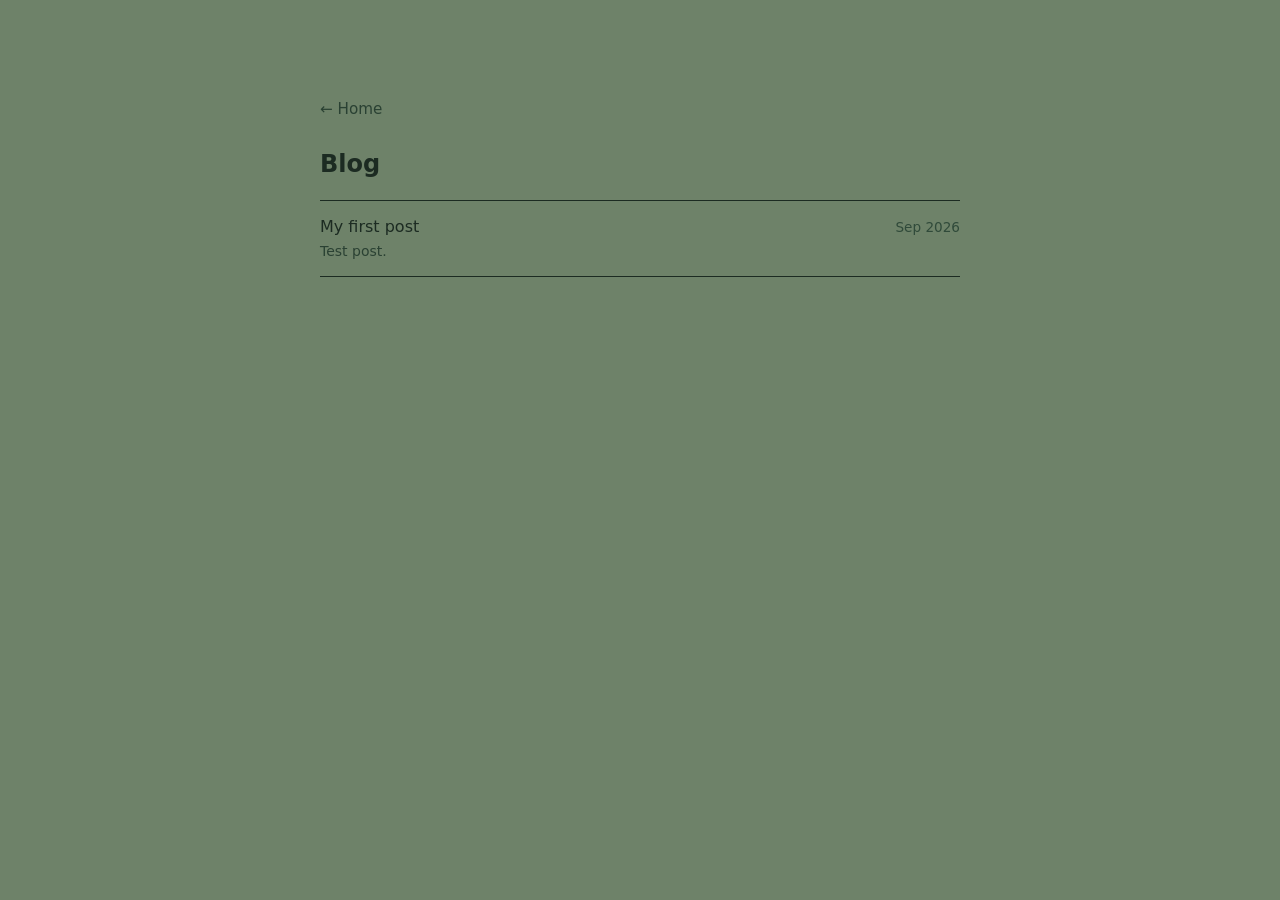
==== blog.html @ 63b0a7d0 "Add files via upload" ====
<!DOCTYPE html>
<html lang="en">
<head>
  <meta charset="UTF-8">
  <meta name="viewport" content="width=device-width, initial-scale=1.0">
  <title>Blog · Madhav</title>
  <link rel="stylesheet" href="style.css">
</head>
<body>
  <main class="container">
    <a class="back" href="index.html">&larr; Home</a>
    <h2>Blog</h2>

    <!-- To add a post: copy blog/first-post.html, then add a new <li> here (newest at top) -->
    <ul class="list">
      <li>
        <a href="blog/first-post.html">
          <span class="title">My first post
            <span class="desc"> Test post.</span>
          </span>
          <span class="meta">Sep 2026</span>
        </a>
      </li>
    </ul>
  </main>
</body>
</html>
---- style.css ----
:root {
  --bg: #6e8269;
  --text: #1c2b22;
  --muted: #2a4133;
  --faint: #304a3a;
  --border: #1c2b22;
  --accent: #99c8ad;
  --font: ui-sans-serif, system-ui, -apple-system, BlinkMacSystemFont, "Segoe UI", Roboto, "Helvetica Neue", Arial, sans-serif;
}


* { box-sizing: border-box; }

body {
  margin: 0;
  font-family: var(--font);
  background: var(--bg);
  color: var(--text);
  line-height: 1.6;
}

.container {
  max-width: 42rem;
  margin: 0 auto;
  padding: 6rem 1rem 3rem;
}

a { color: var(--accent); }

/* Header */
header {
  display: flex;
  align-items: center;
  justify-content: space-between;
  gap: 1rem;
  margin-bottom: 1.25rem;
}

h1 {
  font-size: 1.9rem;
  font-weight: 700;
  margin: 0;
}

.social {
  display: flex;
  gap: 0.9rem;
}

.social a {
  color: var(--muted);
  font-size: 1.35rem;
  display: flex;
  transition: color 0.2s;
}

.social a:hover { color: var(--text); }

.social svg { width: 1em; height: 1em; }

/* Intro */
.intro p {
  color: var(--muted);
  margin: 0 0 1rem;
}

/* Two buttons */
.buttons {
  display: flex;
  gap: 0.75rem;
  margin-top: 2rem;
}

.btn {
  flex: 1;
  text-align: center;
  padding: 0.75rem 1rem;
  border: 1px solid var(--border);
  border-radius: 0.5rem;
  color: var(--text);
  text-decoration: none;
  font-weight: 500;
  transition: border-color 0.2s, background 0.2s;
}

.btn:hover {
  border-color: var(--faint);
  background: color-mix(in srgb, var(--border) 35%, transparent);
}

/* Back link */
.back {
  display: inline-block;
  color: var(--muted);
  text-decoration: none;
  margin-bottom: 1.5rem;
  font-size: 0.95rem;
}

.back:hover { color: var(--text); }

h2 {
  font-size: 1.5rem;
  margin: 0 0 1rem;
}

/* List of posts / projects */
.list {
  list-style: none;
  padding: 0;
  margin: 0;
}

.list li { border-bottom: 1px solid var(--border); }
.list li:first-child { border-top: 1px solid var(--border); }

.list a {
  display: flex;
  justify-content: space-between;
  align-items: baseline;
  gap: 1rem;
  padding: 0.85rem 0;
  color: var(--text);
  text-decoration: none;
}

.list a:hover .title { color: var(--accent); }

.list .title { font-weight: 500; transition: color 0.2s; }

.list .meta {
  color: var(--faint);
  font-size: 0.85rem;
  white-space: nowrap;
}

.list .desc {
  display: block;
  color: var(--muted);
  font-size: 0.875rem;
  font-weight: 400;
}

/* Individual post / project page */
article h2 { margin-bottom: 0.25rem; }

article .date {
  color: var(--faint);
  font-size: 0.875rem;
  margin-bottom: 1.5rem;
}

article p, article li { color: var(--muted); }

article img {
  max-width: 100%;
  border-radius: 0.5rem;
  margin: 1rem 0;
}

@media (max-width: 480px) {
  .container { padding-top: 3rem; }
  .buttons { flex-direction: column; }
}
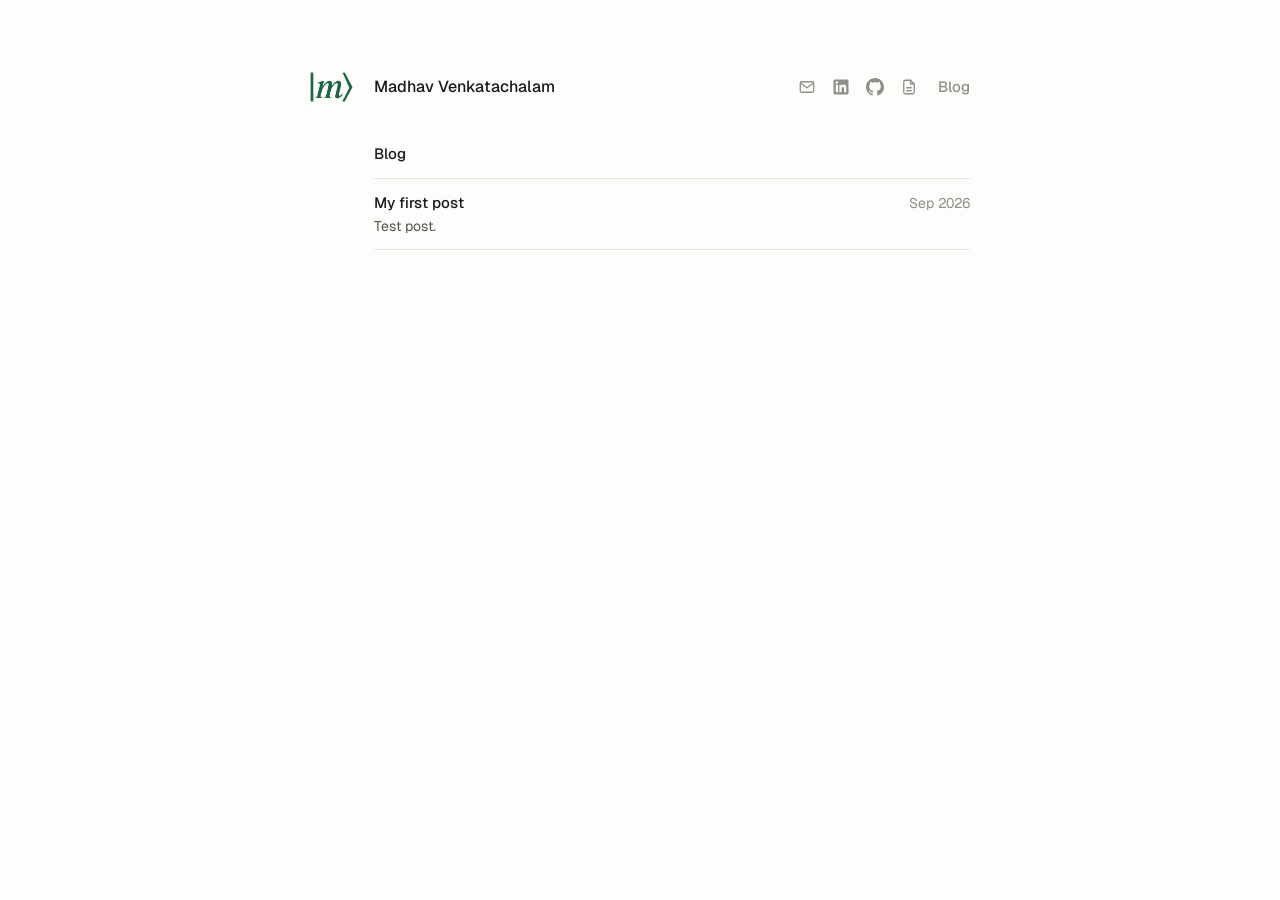
==== commit 914a7e8b: "Add files via upload" ====
--- a/blog.html
+++ b/blog.html
@@ -3,25 +3,54 @@
 <head>
   <meta charset="UTF-8">
   <meta name="viewport" content="width=device-width, initial-scale=1.0">
-  <title>Blog · Madhav</title>
+  <title>Blog · Madhav Venkatachalam</title>
+  <meta name="description" content="Madhav Venkatachalam: Applied Physics and Mathematics at Cornell University.">
+  <link rel="icon" href="favicon.png" type="image/png" sizes="64x64">
+  <link rel="apple-touch-icon" href="apple-touch-icon.png">
+  <link rel="preconnect" href="https://fonts.googleapis.com">
+  <link rel="preconnect" href="https://fonts.gstatic.com" crossorigin>
+  <link rel="stylesheet" href="https://fonts.googleapis.com/css2?family=Geist:wght@400;500&family=Geist+Mono:wght@400;500&display=swap">
   <link rel="stylesheet" href="style.css">
 </head>
 <body>
-  <main class="container">
-    <a class="back" href="index.html">&larr; Home</a>
-    <h2>Blog</h2>
+  <div class="page">
 
-    <!-- To add a post: copy blog/first-post.html, then add a new <li> here (newest at top) -->
-    <ul class="list">
-      <li>
-        <a href="blog/first-post.html">
-          <span class="title">My first post
-            <span class="desc"> Test post.</span>
-          </span>
-          <span class="meta">Sep 2026</span>
+    <header class="site-header">
+      <a class="logo" href="index.html" aria-label="Home"><img src="logo.png" alt=""></a>
+      <div class="who">
+        <p class="name"><a href="index.html">Madhav Venkatachalam</a></p>
+      </div>
+      <nav class="site-nav">
+        <a href="mailto:mv498@cornell.edu" aria-label="Email" title="Email">
+          <svg viewBox="0 0 24 24" fill="none" stroke="currentColor" stroke-width="1.7" stroke-linecap="round" stroke-linejoin="round"><rect x="3" y="5" width="18" height="14" rx="2"/><path d="M3.5 7l8.5 6 8.5-6"/></svg>
         </a>
-      </li>
-    </ul>
-  </main>
+        <a href="https://www.linkedin.com/in/madhav-venkatachalam/" target="_blank" rel="noopener" aria-label="LinkedIn" title="LinkedIn">
+          <svg viewBox="0 0 24 24" fill="currentColor"><path d="M20 2H4a2 2 0 0 0-2 2v16a2 2 0 0 0 2 2h16a2 2 0 0 0 2-2V4a2 2 0 0 0-2-2zM8 19H5V9h3v10zM6.5 7.7a1.75 1.75 0 1 1 0-3.5 1.75 1.75 0 0 1 0 3.5zM19 19h-3v-5c0-1.2-.4-2.1-1.6-2.1-1.1 0-1.6.8-1.6 2.1v5h-3V9h2.9v1.4c.4-.8 1.4-1.6 2.9-1.6 2.3 0 3.4 1.4 3.4 4.2V19z"/></svg>
+        </a>
+        <a href="https://github.com/madhavv29" target="_blank" rel="noopener" aria-label="GitHub" title="GitHub">
+          <svg viewBox="0 0 16 16" fill="currentColor"><path d="M8 0C3.58 0 0 3.58 0 8c0 3.54 2.29 6.53 5.47 7.59.4.07.55-.17.55-.38 0-.19-.01-.82-.01-1.49-2.01.37-2.53-.49-2.69-.94-.09-.23-.48-.94-.82-1.13-.28-.15-.68-.52-.01-.53.63-.01 1.08.58 1.23.82.72 1.21 1.87.87 2.33.66.07-.52.28-.87.51-1.07-1.78-.2-3.64-.89-3.64-3.95 0-.87.31-1.59.82-2.15-.08-.2-.36-1.02.08-2.12 0 0 .67-.21 2.2.82.64-.18 1.32-.27 2-.27.68 0 1.36.09 2 .27 1.53-1.04 2.2-.82 2.2-.82.44 1.1.16 1.92.08 2.12.51.56.82 1.27.82 2.15 0 3.07-1.87 3.75-3.65 3.95.29.25.54.73.54 1.48 0 1.07-.01 1.93-.01 2.2 0 .21.15.46.55.38A8.01 8.01 0 0 0 16 8c0-4.42-3.58-8-8-8z"/></svg>
+        </a>
+        <a href="documents/resume.pdf" target="_blank" rel="noopener" aria-label="Resume" title="Resume">
+          <svg viewBox="0 0 24 24" fill="none" stroke="currentColor" stroke-width="1.7" stroke-linecap="round" stroke-linejoin="round"><path d="M14 3H7a2 2 0 0 0-2 2v14a2 2 0 0 0 2 2h10a2 2 0 0 0 2-2V8z"/><path d="M14 3v5h5"/><path d="M9 13h6M9 17h6"/></svg>
+        </a>
+        <a class="nav-text" href="blog.html">Blog</a>
+      </nav>
+    </header>
+
+    <main>
+      <section class="indent">
+        <h2>Blog</h2>
+        <!-- To add a post: copy blog/first-post.html, then copy a <li> block below (newest at top) -->
+        <ul class="rows">
+          <li>
+            <a href="blog/first-post.html">
+              <span class="row-top"><span class="row-title">My first post</span><span class="row-meta">Sep 2026</span></span>
+              <span class="row-desc">Test post.</span>
+            </a>
+          </li>
+        </ul>
+      </section>
+    </main>
+  </div>
 </body>
 </html>
--- a/style.css
+++ b/style.css
@@ -1,164 +1,218 @@
+/* ---------- Colors & fonts (edit here to restyle the whole site) ---------- */
 :root {
-  --bg: #6e8269;
-  --text: #1c2b22;
-  --muted: #2a4133;
-  --faint: #304a3a;
-  --border: #1c2b22;
-  --accent: #99c8ad;
-  --font: ui-sans-serif, system-ui, -apple-system, BlinkMacSystemFont, "Segoe UI", Roboto, "Helvetica Neue", Arial, sans-serif;
-}
-
+  --bg: #fdfdfb;        /* page background */
+  --text: #1a1a18;      /* names, titles, main text */
+  --muted: #55544f;     /* paragraphs, descriptions */
+  --faint: #8f8e89;     /* dates, labels, nav */
+  --line: #e7e6e1;      /* dividers, sphere grid */
+  --line-strong: #cfcec8;
+  --qubit: #196e42;     /* Bloch state vector */
+
+  --font: "Geist", ui-sans-serif, system-ui, -apple-system, "Segoe UI", Roboto, sans-serif;
+  --mono: "Geist Mono", ui-monospace, SFMono-Regular, Menlo, Consolas, monospace;
+
+  --gutter: 64px;       /* left column that holds the logo */
+  color-scheme: light;
+}
 
 * { box-sizing: border-box; }
 
 body {
   margin: 0;
-  font-family: var(--font);
   background: var(--bg);
   color: var(--text);
+  font-family: var(--font);
+  font-size: 15px;
   line-height: 1.6;
-}
-
-.container {
-  max-width: 42rem;
+  -webkit-font-smoothing: antialiased;
+}
+
+.page {
+  max-width: 700px;
   margin: 0 auto;
-  padding: 6rem 1rem 3rem;
-}
-
-a { color: var(--accent); }
-
-/* Header */
-header {
+  padding: 72px 20px 96px;
+}
+
+a { color: inherit; }
+
+/* Inline links inside text: underlined, Ashton-style */
+.prose a:not(.back), .interests a {
+  text-decoration: underline;
+  text-decoration-color: var(--line-strong);
+  text-underline-offset: 3px;
+  transition: text-decoration-color 0.15s;
+}
+.prose a:not(.back):hover, .interests a:hover { text-decoration-color: var(--text); }
+
+/* ---------- Header ---------- */
+.site-header {
+  display: grid;
+  grid-template-columns: var(--gutter) 1fr auto;
+  grid-template-areas: "logo who nav";
+  align-items: center;
+  margin-bottom: 40px;
+}
+
+.logo { grid-area: logo; display: flex; align-items: center; }
+.logo img { display: block; height: 30px; width: auto; }
+
+.who { grid-area: who; min-width: 0; }
+.name {
+  margin: 0;
+  font-size: 16px;
+  font-weight: 500;
+  line-height: 1.3;
+}
+.name a { text-decoration: none; }
+.tagline { margin: 2px 0 0; color: var(--faint); font-size: 15px; line-height: 1.4; }
+
+.site-nav {
+  grid-area: nav;
   display: flex;
   align-items: center;
-  justify-content: space-between;
-  gap: 1rem;
-  margin-bottom: 1.25rem;
-}
-
-h1 {
-  font-size: 1.9rem;
-  font-weight: 700;
-  margin: 0;
-}
-
-.social {
+  gap: 16px;
+}
+.site-nav a {
   display: flex;
-  gap: 0.9rem;
-}
-
-.social a {
-  color: var(--muted);
-  font-size: 1.35rem;
-  display: flex;
-  transition: color 0.2s;
-}
-
-.social a:hover { color: var(--text); }
-
-.social svg { width: 1em; height: 1em; }
-
-/* Intro */
-.intro p {
-  color: var(--muted);
-  margin: 0 0 1rem;
-}
-
-/* Two buttons */
-.buttons {
-  display: flex;
-  gap: 0.75rem;
-  margin-top: 2rem;
-}
-
-.btn {
-  flex: 1;
-  text-align: center;
-  padding: 0.75rem 1rem;
-  border: 1px solid var(--border);
-  border-radius: 0.5rem;
-  color: var(--text);
+  align-items: center;
+  color: var(--faint);
   text-decoration: none;
+  transition: color 0.15s;
+}
+.site-nav a:hover { color: var(--text); }
+.site-nav svg { width: 18px; height: 18px; }
+.site-nav .nav-text { font-size: 15px; font-weight: 500; margin-left: 4px; }
+
+/* Content sits in the column to the right of the logo */
+.indent { padding-left: var(--gutter); }
+
+/* ---------- Interests ---------- */
+.interests p { margin: 0 0 8px; }
+.label { color: var(--faint); }
+
+/* ---------- Section headings ---------- */
+h2 {
+  margin: 0 0 12px;
+  font-size: 15px;
   font-weight: 500;
-  transition: border-color 0.2s, background 0.2s;
-}
-
-.btn:hover {
-  border-color: var(--faint);
-  background: color-mix(in srgb, var(--border) 35%, transparent);
-}
-
-/* Back link */
-.back {
-  display: inline-block;
-  color: var(--muted);
+}
+.section { margin-top: 48px; }
+
+/* ---------- Lists of projects / posts ---------- */
+.rows { list-style: none; margin: 0; padding: 0; }
+.rows li { border-bottom: 1px solid var(--line); }
+.rows li:first-child { border-top: 1px solid var(--line); }
+.rows a {
+  display: block;
+  padding: 12px 0;
   text-decoration: none;
-  margin-bottom: 1.5rem;
-  font-size: 0.95rem;
-}
-
-.back:hover { color: var(--text); }
-
-h2 {
-  font-size: 1.5rem;
-  margin: 0 0 1rem;
-}
-
-/* List of posts / projects */
-.list {
-  list-style: none;
-  padding: 0;
-  margin: 0;
-}
-
-.list li { border-bottom: 1px solid var(--border); }
-.list li:first-child { border-top: 1px solid var(--border); }
-
-.list a {
+}
+.row-top {
   display: flex;
   justify-content: space-between;
   align-items: baseline;
-  gap: 1rem;
-  padding: 0.85rem 0;
+  gap: 16px;
+}
+.row-title {
+  font-weight: 500;
+  text-decoration: underline;
+  text-decoration-color: transparent;
+  text-underline-offset: 3px;
+  transition: text-decoration-color 0.15s;
+}
+.rows a:hover .row-title { text-decoration-color: var(--text); }
+.row-meta {
+  color: var(--faint);
+  font-size: 14px;
+  white-space: nowrap;
+  font-variant-numeric: tabular-nums;
+}
+.row-desc { display: block; color: var(--muted); font-size: 14px; }
+
+/* ---------- Article pages (projects & blog posts) ---------- */
+.back {
+  display: inline-block;
+  margin-bottom: 20px;
+  color: var(--faint);
+  font-size: 14px;
+  text-decoration: none;
+}
+.back:hover { color: var(--text); }
+
+.prose h1 { margin: 0 0 2px; font-size: 18px; font-weight: 500; line-height: 1.4; }
+.prose .date { color: var(--faint); font-size: 14px; margin-bottom: 24px; }
+.prose h3 { margin: 28px 0 8px; font-size: 15px; font-weight: 500; }
+.prose p, .prose li { color: var(--muted); }
+.prose p { margin: 0 0 14px; }
+.prose img { max-width: 100%; border-radius: 8px; margin: 8px 0 16px; }
+
+/* ---------- Bloch sphere ---------- */
+.bloch {
+  margin-top: 88px;
+  padding-top: 48px;
+  border-top: 1px solid var(--line);
+  display: grid;
+  grid-template-columns: 1fr minmax(240px, 300px) 1fr;
+  grid-template-areas: "read fig ctrl";
+  align-items: center;
+  gap: 24px;
+}
+
+.bloch-figure { grid-area: fig; margin: 0; text-align: center; }
+.bloch-figure svg { display: block; width: 100%; height: auto; overflow: visible; }
+.bloch-figure figcaption { margin-top: 8px; }
+.bloch-figure math {
+  font-family: "Cambria Math", "STIX Two Math", "Latin Modern Math", math, serif;
+  font-size: 17px;
+}
+
+.bloch-readout { grid-area: read; font-family: var(--mono); font-size: 14px; }
+.readout-item + .readout-item { margin-top: 14px; }
+.readout-main { color: var(--text); font-size: 16px; }
+.readout-main .sym { font-family: var(--font); font-style: italic; }
+.readout-sub { color: var(--faint); font-size: 12.5px; }
+.readout-last {
+  margin: 22px 0 0;
+  color: var(--muted);
+  font-family: var(--font);
+  font-size: 13px;
+  line-height: 1.5;
+  min-height: 3em;
+}
+
+.bloch-controls { grid-area: ctrl; display: flex; flex-direction: column; gap: 8px; }
+.qbtn {
+  font: inherit;
+  font-size: 14px;
+  padding: 8px 12px;
+  border: 1px solid var(--line-strong);
+  border-radius: 8px;
+  background: #fff;
   color: var(--text);
-  text-decoration: none;
-}
-
-.list a:hover .title { color: var(--accent); }
-
-.list .title { font-weight: 500; transition: color 0.2s; }
-
-.list .meta {
-  color: var(--faint);
-  font-size: 0.85rem;
-  white-space: nowrap;
-}
-
-.list .desc {
-  display: block;
-  color: var(--muted);
-  font-size: 0.875rem;
-  font-weight: 400;
-}
-
-/* Individual post / project page */
-article h2 { margin-bottom: 0.25rem; }
-
-article .date {
-  color: var(--faint);
-  font-size: 0.875rem;
-  margin-bottom: 1.5rem;
-}
-
-article p, article li { color: var(--muted); }
-
-article img {
-  max-width: 100%;
-  border-radius: 0.5rem;
-  margin: 1rem 0;
-}
-
-@media (max-width: 480px) {
-  .container { padding-top: 3rem; }
-  .buttons { flex-direction: column; }
-}
+  text-align: left;
+  cursor: pointer;
+  transition: border-color 0.15s, background 0.15s;
+}
+.qbtn:hover { border-color: var(--text); }
+.qbtn:active { background: #f1f1ed; }
+.qbtn:focus-visible { outline: 2px solid var(--text); outline-offset: 2px; }
+.qbtn.primary { background: var(--text); border-color: var(--text); color: var(--bg); }
+.qbtn.primary:hover { background: #33332f; }
+
+/* ---------- Phones ---------- */
+@media (max-width: 620px) {
+  .page { padding-top: 32px; }
+  .site-header {
+    grid-template-columns: 52px 1fr;
+    grid-template-areas: "nav nav" "logo who";
+    row-gap: 28px;
+  }
+  .site-nav { justify-content: flex-end; }
+  .indent { padding-left: 0; }
+  .bloch {
+    grid-template-columns: 1fr 1fr;
+    grid-template-areas: "fig fig" "read ctrl";
+    gap: 20px;
+  }
+  .bloch-figure { max-width: 320px; margin: 0 auto; width: 100%; }
+}
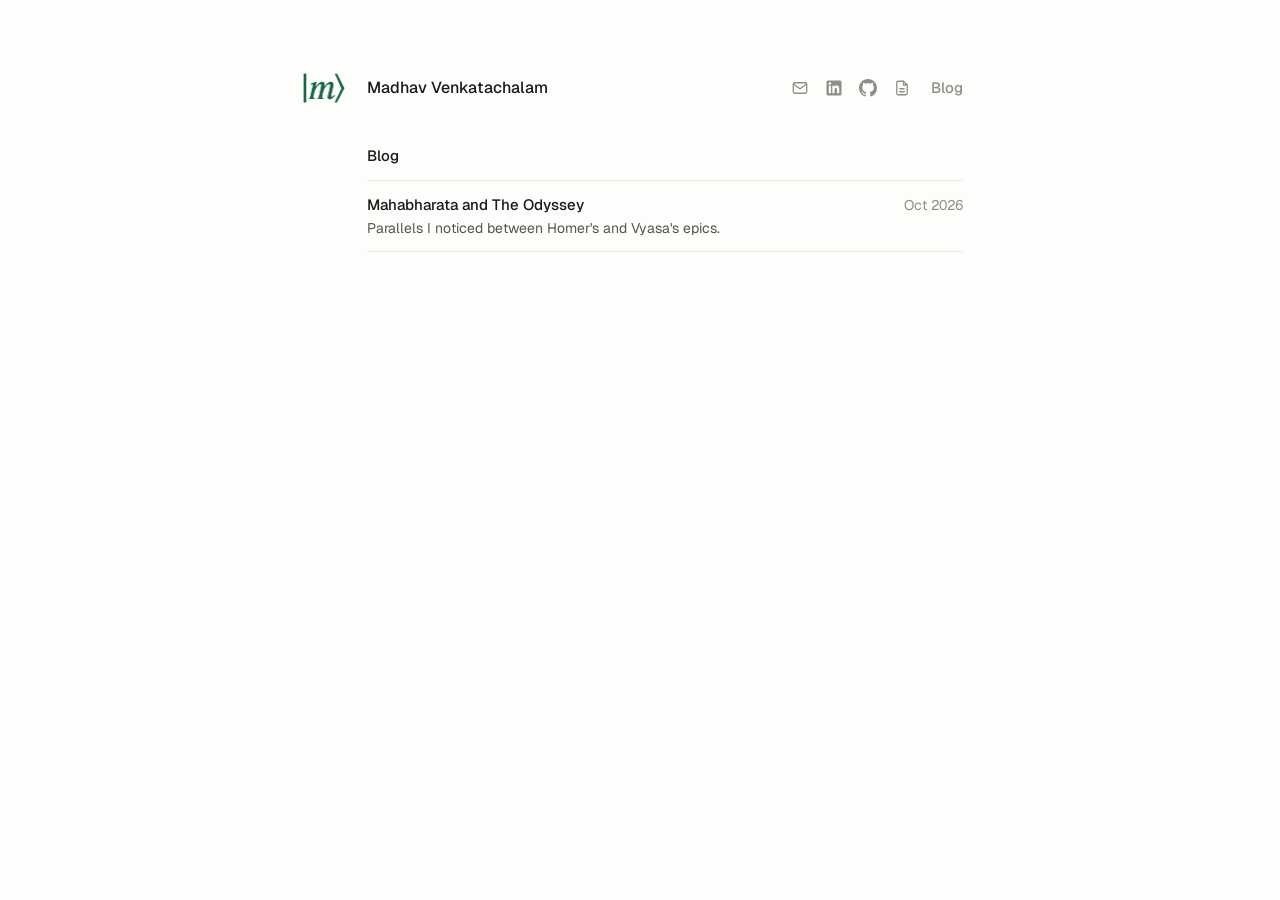
==== commit 4aefce2b: "Add files via upload" ====
--- a/blog.html
+++ b/blog.html
@@ -43,9 +43,9 @@
         <!-- To add a post: copy blog/first-post.html, then copy a <li> block below (newest at top) -->
         <ul class="rows">
           <li>
-            <a href="blog/first-post.html">
-              <span class="row-top"><span class="row-title">My first post</span><span class="row-meta">Sep 2026</span></span>
-              <span class="row-desc">Test post.</span>
+            <a href="blog/mahabharata-odyssey.html">
+              <span class="row-top"><span class="row-title">Mahabharata and The Odyssey</span><span class="row-meta">Oct 2026</span></span>
+              <span class="row-desc">Parallels I noticed between Homer's and Vyasa's epics.</span>
             </a>
           </li>
         </ul>
--- a/style.css
+++ b/style.css
@@ -6,6 +6,7 @@
   --faint: #8f8e89;     /* dates, labels, nav */
   --line: #e7e6e1;      /* dividers, sphere grid */
   --line-strong: #cfcec8;
+  --panel: #f3f3ef;     /* Bloch sphere panel background */
   --qubit: #196e42;     /* Bloch state vector */
 
   --font: "Geist", ui-sans-serif, system-ui, -apple-system, "Segoe UI", Roboto, sans-serif;
@@ -16,6 +17,9 @@
 }
 
 * { box-sizing: border-box; }
+
+/* Reserve the scrollbar's space on every page, so short pages don't shift sideways */
+html { scrollbar-gutter: stable; }
 
 body {
   margin: 0;
@@ -45,13 +49,15 @@
 .prose a:not(.back):hover, .interests a:hover { text-decoration-color: var(--text); }
 
 /* ---------- Header ---------- */
+/* Identical on every page: one row of fixed height */
 .site-header {
   display: grid;
   grid-template-columns: var(--gutter) 1fr auto;
+  grid-template-rows: 32px;
   grid-template-areas: "logo who nav";
   align-items: center;
-  margin-bottom: 40px;
-}
+}
+.site-header + * { margin-top: 40px; }
 
 .logo { grid-area: logo; display: flex; align-items: center; }
 .logo img { display: block; height: 30px; width: auto; }
@@ -64,7 +70,14 @@
   line-height: 1.3;
 }
 .name a { text-decoration: none; }
-.tagline { margin: 2px 0 0; color: var(--faint); font-size: 15px; line-height: 1.4; }
+/* Home-page subline, placed after the header so the header itself never changes */
+.site-header + .tagline {
+  margin: -4px 0 40px;
+  padding-left: var(--gutter);
+  color: var(--faint);
+  font-size: 15px;
+  line-height: 1.4;
+}
 
 .site-nav {
   grid-area: nav;
@@ -147,15 +160,18 @@
 .prose img { max-width: 100%; border-radius: 8px; margin: 8px 0 16px; }
 
 /* ---------- Bloch sphere ---------- */
+/* A softly tinted panel, aligned with the content column above */
 .bloch {
-  margin-top: 88px;
-  padding-top: 48px;
-  border-top: 1px solid var(--line);
+  margin: 80px 0 0 var(--gutter);
+  padding: 32px 24px 28px;
+  background: var(--panel);
+  border-radius: 16px;
   display: grid;
-  grid-template-columns: 1fr minmax(240px, 300px) 1fr;
+  grid-template-columns: max-content minmax(200px, 260px) max-content;
   grid-template-areas: "read fig ctrl";
-  align-items: center;
-  gap: 24px;
+  justify-content: space-between;
+  align-items: center;
+  gap: 16px;
 }
 
 .bloch-figure { grid-area: fig; margin: 0; text-align: center; }
@@ -168,7 +184,7 @@
 
 .bloch-readout { grid-area: read; font-family: var(--mono); font-size: 14px; }
 .readout-item + .readout-item { margin-top: 14px; }
-.readout-main { color: var(--text); font-size: 16px; }
+.readout-main { color: var(--text); font-size: 15px; white-space: nowrap; }
 .readout-main .sym { font-family: var(--font); font-style: italic; }
 .readout-sub { color: var(--faint); font-size: 12.5px; }
 .readout-last {
@@ -184,17 +200,18 @@
 .qbtn {
   font: inherit;
   font-size: 14px;
-  padding: 8px 12px;
+  padding: 8px 11px;
   border: 1px solid var(--line-strong);
   border-radius: 8px;
   background: #fff;
   color: var(--text);
   text-align: left;
+  white-space: nowrap;
   cursor: pointer;
   transition: border-color 0.15s, background 0.15s;
 }
 .qbtn:hover { border-color: var(--text); }
-.qbtn:active { background: #f1f1ed; }
+.qbtn:active { background: #ecece7; }
 .qbtn:focus-visible { outline: 2px solid var(--text); outline-offset: 2px; }
 .qbtn.primary { background: var(--text); border-color: var(--text); color: var(--bg); }
 .qbtn.primary:hover { background: #33332f; }
@@ -204,14 +221,19 @@
   .page { padding-top: 32px; }
   .site-header {
     grid-template-columns: 52px 1fr;
+    grid-template-rows: auto 32px;
     grid-template-areas: "nav nav" "logo who";
     row-gap: 28px;
   }
+  .site-header + .tagline { padding-left: 52px; }
   .site-nav { justify-content: flex-end; }
   .indent { padding-left: 0; }
   .bloch {
+    margin-left: 0;
+    padding: 24px 16px;
     grid-template-columns: 1fr 1fr;
     grid-template-areas: "fig fig" "read ctrl";
+    justify-content: stretch;
     gap: 20px;
   }
   .bloch-figure { max-width: 320px; margin: 0 auto; width: 100%; }
